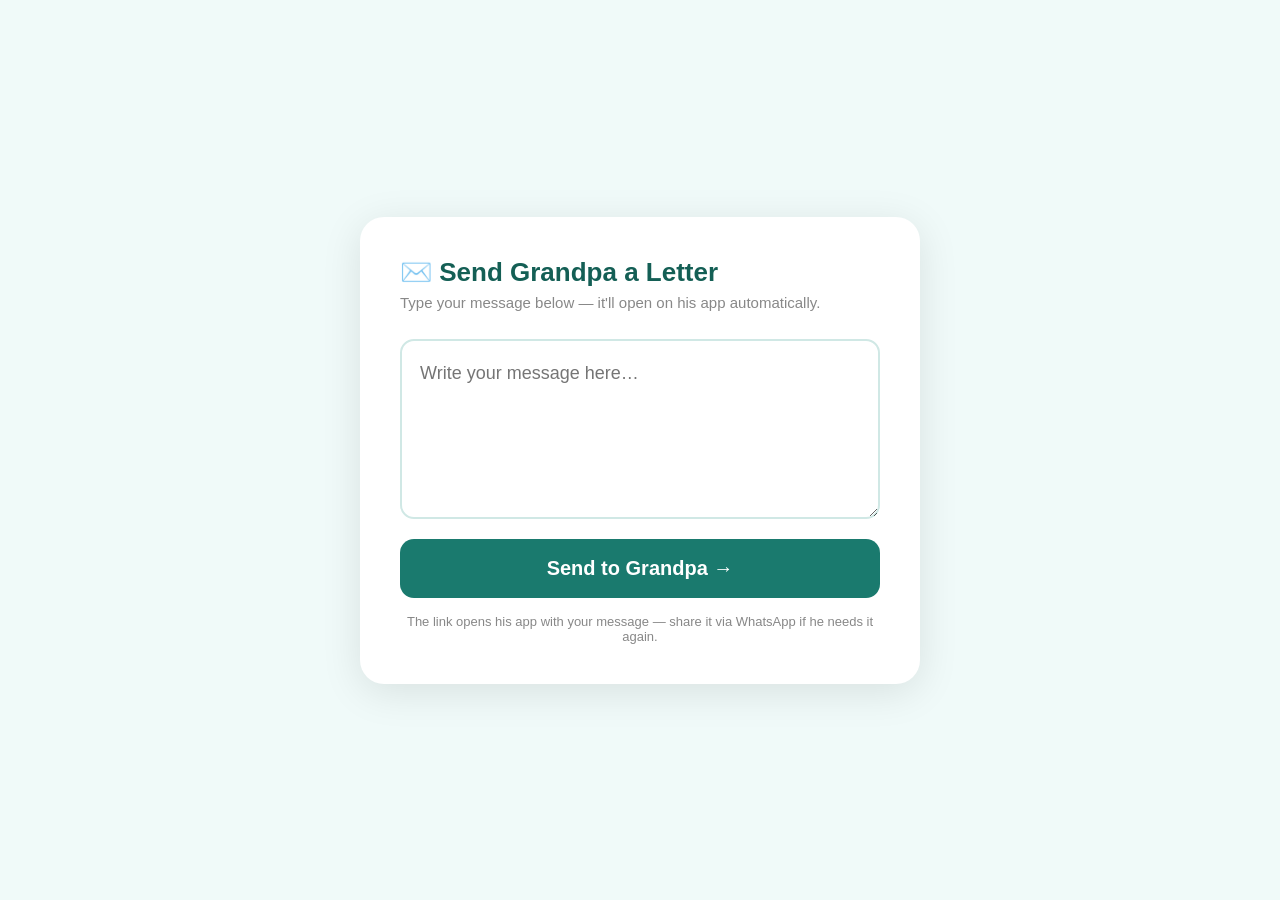
==== compose.html @ 6db35a99 "Add compose.html — Mustafa's letter composer for grandpa Co-Authored-By: Claude Sonnet 4.6 <noreply@" ====
<!DOCTYPE html>
<html lang="en">
<head>
  <meta charset="UTF-8" />
  <meta name="viewport" content="width=device-width, initial-scale=1.0" />
  <title>Send Grandpa a Letter</title>
  <style>
    *, *::before, *::after { box-sizing: border-box; margin: 0; padding: 0; }

    body {
      font-family: -apple-system, 'Segoe UI', sans-serif;
      background: #f0faf9;
      min-height: 100dvh;
      display: flex;
      align-items: center;
      justify-content: center;
      padding: 24px;
    }

    .card {
      background: #fff;
      border-radius: 24px;
      padding: 40px;
      max-width: 560px;
      width: 100%;
      box-shadow: 0 8px 40px rgba(0,0,0,0.1);
    }

    h1 {
      font-size: 26px;
      color: #145f55;
      margin-bottom: 6px;
    }

    .subtitle {
      font-size: 15px;
      color: #888;
      margin-bottom: 28px;
    }

    textarea {
      width: 100%;
      min-height: 180px;
      padding: 18px;
      font-size: 18px;
      font-family: inherit;
      border: 2px solid #d0e8e5;
      border-radius: 14px;
      resize: vertical;
      outline: none;
      color: #1c1c1e;
      line-height: 1.6;
      margin-bottom: 16px;
    }
    textarea:focus { border-color: #1a7a6e; }

    .btn-send {
      width: 100%;
      padding: 18px;
      background: #1a7a6e;
      color: #fff;
      border: none;
      border-radius: 14px;
      font-size: 20px;
      font-weight: 700;
      cursor: pointer;
      transition: background 0.2s, transform 0.1s;
    }
    .btn-send:hover  { background: #145f55; }
    .btn-send:active { transform: scale(0.98); }

    .result {
      display: none;
      margin-top: 20px;
      background: #e6f4f2;
      border: 2px solid #1a7a6e;
      border-radius: 14px;
      padding: 18px;
    }

    .result-label {
      font-size: 14px;
      font-weight: 700;
      color: #145f55;
      margin-bottom: 8px;
      text-transform: uppercase;
      letter-spacing: 0.05em;
    }

    .result-url {
      font-size: 13px;
      color: #444;
      word-break: break-all;
      background: #fff;
      border-radius: 8px;
      padding: 10px 12px;
      margin-bottom: 12px;
      border: 1px solid #c0ddd9;
    }

    .result-actions {
      display: flex;
      gap: 10px;
    }

    .btn-copy, .btn-open {
      flex: 1;
      padding: 12px;
      border: none;
      border-radius: 10px;
      font-size: 15px;
      font-weight: 700;
      cursor: pointer;
      transition: background 0.2s;
    }

    .btn-copy { background: #d0e8e5; color: #145f55; }
    .btn-copy:hover { background: #b8dbd7; }
    .btn-copy.copied { background: #1a7a6e; color: #fff; }

    .btn-open { background: #1a7a6e; color: #fff; }
    .btn-open:hover { background: #145f55; }

    .note {
      margin-top: 16px;
      font-size: 13px;
      color: #888;
      text-align: center;
    }
  </style>
</head>
<body>

  <div class="card">
    <h1>✉️ Send Grandpa a Letter</h1>
    <p class="subtitle">Type your message below — it'll open on his app automatically.</p>

    <textarea id="msg" placeholder="Write your message here…"></textarea>

    <button class="btn-send" onclick="sendLetter()">Send to Grandpa →</button>

    <div class="result" id="result">
      <div class="result-label">✅ Letter link ready — opening now</div>
      <div class="result-url" id="result-url"></div>
      <div class="result-actions">
        <button class="btn-copy" id="btn-copy" onclick="copyLink()">Copy Link</button>
        <button class="btn-open" onclick="openLink()">Open Again</button>
      </div>
    </div>

    <p class="note">The link opens his app with your message — share it via WhatsApp if he needs it again.</p>
  </div>

  <script>
    const BASE_URL = 'https://mammer55.github.io/sidu-voice/';
    let currentUrl = '';

    function sendLetter() {
      const msg = document.getElementById('msg').value.trim();
      if (!msg) { document.getElementById('msg').focus(); return; }

      currentUrl = BASE_URL + '?letter=' + encodeURIComponent(msg);

      document.getElementById('result-url').textContent = currentUrl;
      document.getElementById('result').style.display = 'block';

      // Open it immediately
      window.open(currentUrl, '_blank');
    }

    function copyLink() {
      navigator.clipboard.writeText(currentUrl).then(() => {
        const btn = document.getElementById('btn-copy');
        btn.textContent = 'Copied!';
        btn.classList.add('copied');
        setTimeout(() => {
          btn.textContent = 'Copy Link';
          btn.classList.remove('copied');
        }, 2000);
      });
    }

    function openLink() {
      window.open(currentUrl, '_blank');
    }

    // Submit on Cmd+Enter
    document.getElementById('msg').addEventListener('keydown', (e) => {
      if (e.key === 'Enter' && (e.metaKey || e.ctrlKey)) sendLetter();
    });
  </script>

</body>
</html>
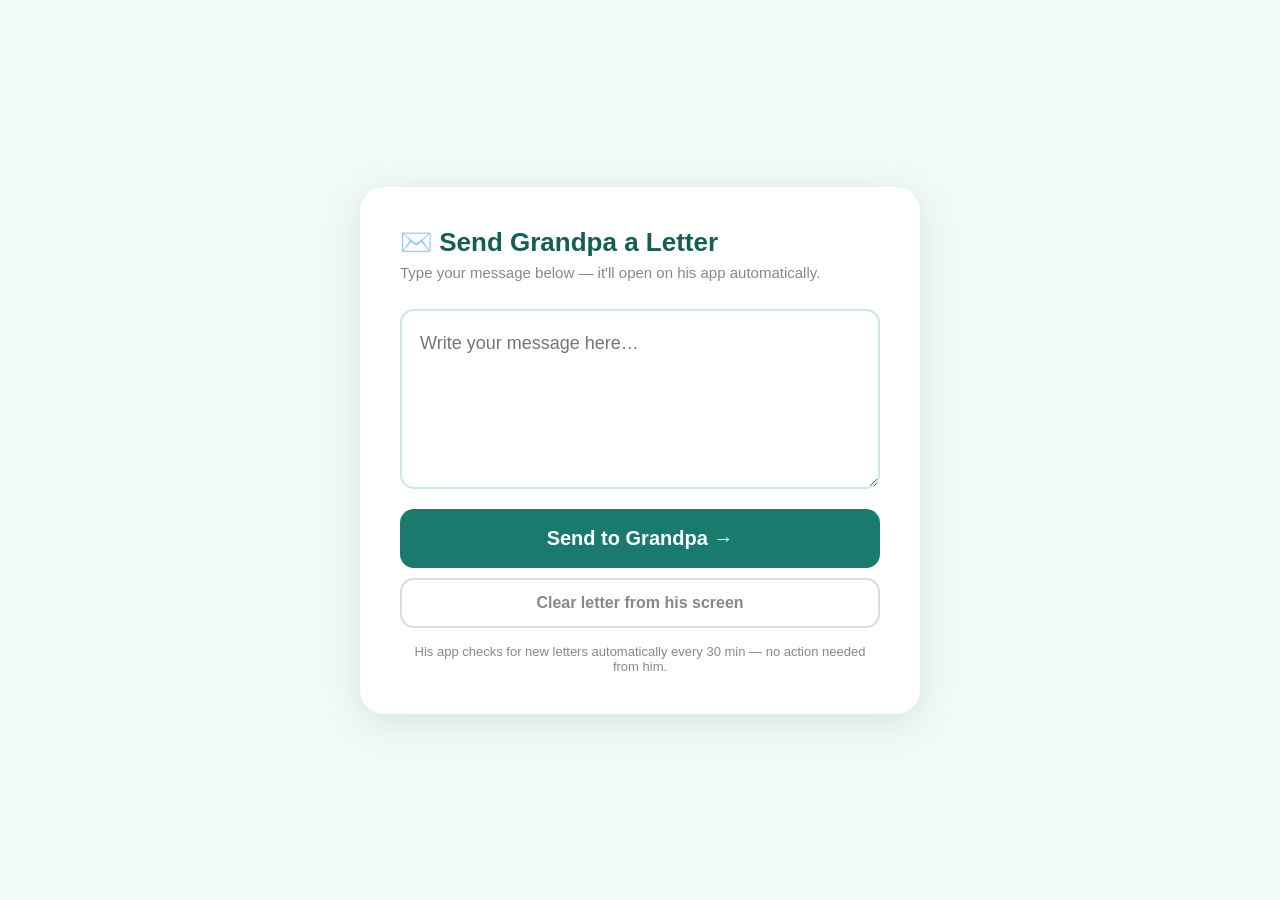
==== commit 6d972c18: "Letter system: server-side polling via Apps Script, debug mode, clear button - Letters stored in App" ====
--- a/compose.html
+++ b/compose.html
@@ -121,6 +121,21 @@
     .btn-open { background: #1a7a6e; color: #fff; }
     .btn-open:hover { background: #145f55; }
 
+    .btn-clear {
+      width: 100%;
+      padding: 14px;
+      margin-top: 10px;
+      background: none;
+      color: #888;
+      border: 2px solid #ddd;
+      border-radius: 14px;
+      font-size: 16px;
+      font-weight: 600;
+      cursor: pointer;
+      transition: border-color 0.2s, color 0.2s;
+    }
+    .btn-clear:hover { border-color: #c0392b; color: #c0392b; }
+
     .note {
       margin-top: 16px;
       font-size: 13px;
@@ -137,51 +152,60 @@
 
     <textarea id="msg" placeholder="Write your message here…"></textarea>
 
-    <button class="btn-send" onclick="sendLetter()">Send to Grandpa →</button>
+    <button class="btn-send" id="btn-send" onclick="sendLetter()">Send to Grandpa →</button>
+    <button class="btn-clear" id="btn-clear" onclick="clearLetter()">Clear letter from his screen</button>
 
     <div class="result" id="result">
-      <div class="result-label">✅ Letter link ready — opening now</div>
-      <div class="result-url" id="result-url"></div>
-      <div class="result-actions">
-        <button class="btn-copy" id="btn-copy" onclick="copyLink()">Copy Link</button>
-        <button class="btn-open" onclick="openLink()">Open Again</button>
-      </div>
+      <div class="result-label" id="result-label"></div>
     </div>
 
-    <p class="note">The link opens his app with your message — share it via WhatsApp if he needs it again.</p>
+    <p class="note">His app checks for new letters automatically every 30 min — no action needed from him.</p>
   </div>
 
   <script>
-    const BASE_URL = 'https://mammer55.github.io/sidu-voice/';
-    let currentUrl = '';
-
-    function sendLetter() {
-      const msg = document.getElementById('msg').value.trim();
+    const APPS_SCRIPT_URL = 'https://script.google.com/macros/s/AKfycbynRnOepcTh1LnJATtqS1Jb-3gSitCUXBNrVrtwUoCrh03KXxIf36MULAI0lOAhjvKa/exec';
+
+    async function sendLetter() {
+      const msg  = document.getElementById('msg').value.trim();
       if (!msg) { document.getElementById('msg').focus(); return; }
 
-      currentUrl = BASE_URL + '?letter=' + encodeURIComponent(msg);
-
-      document.getElementById('result-url').textContent = currentUrl;
-      document.getElementById('result').style.display = 'block';
-
-      // Open it immediately
-      window.open(currentUrl, '_blank');
-    }
-
-    function copyLink() {
-      navigator.clipboard.writeText(currentUrl).then(() => {
-        const btn = document.getElementById('btn-copy');
-        btn.textContent = 'Copied!';
-        btn.classList.add('copied');
-        setTimeout(() => {
-          btn.textContent = 'Copy Link';
-          btn.classList.remove('copied');
-        }, 2000);
+      const btn = document.getElementById('btn-send');
+      btn.textContent = 'Sending…';
+      btn.disabled = true;
+
+      await fetch(APPS_SCRIPT_URL, {
+        method: 'POST',
+        mode:   'no-cors',
+        body:   JSON.stringify({ type: 'set_letter', text: msg }),
       });
-    }
-
-    function openLink() {
-      window.open(currentUrl, '_blank');
+
+      btn.textContent = 'Send to Grandpa →';
+      btn.disabled = false;
+      showResult('✅ Letter sent! His app will show it within 30 minutes (or 5 sec if ?debug is on).');
+      document.getElementById('msg').value = '';
+    }
+
+    async function clearLetter() {
+      const btn = document.getElementById('btn-clear');
+      btn.textContent = 'Clearing…';
+      btn.disabled = true;
+
+      await fetch(APPS_SCRIPT_URL, {
+        method: 'POST',
+        mode:   'no-cors',
+        body:   JSON.stringify({ type: 'set_letter', text: '' }),
+      });
+
+      btn.textContent = 'Clear letter from his screen';
+      btn.disabled = false;
+      showResult('🗑️ Letter cleared. It will disappear from his screen on the next poll.');
+    }
+
+    function showResult(msg) {
+      const el = document.getElementById('result');
+      document.getElementById('result-label').textContent = msg;
+      el.style.display = 'block';
+      setTimeout(() => { el.style.display = 'none'; }, 5000);
     }
 
     // Submit on Cmd+Enter
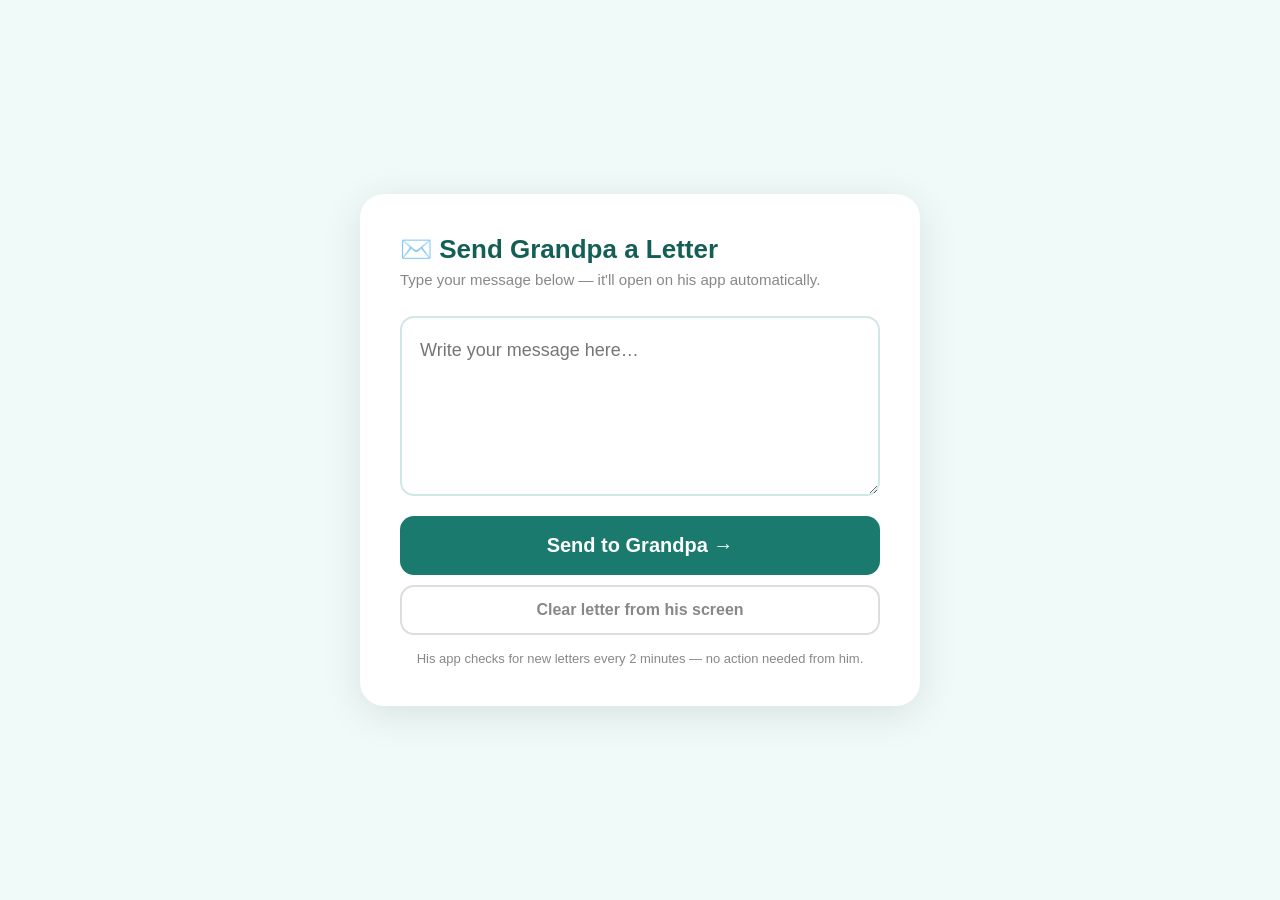
==== commit aa75433b: "Clean up polling, improve transcription error handling - Remove ?debug mode; poll every 2 minutes al" ====
--- a/compose.html
+++ b/compose.html
@@ -79,47 +79,10 @@
     }
 
     .result-label {
-      font-size: 14px;
-      font-weight: 700;
+      font-size: 15px;
+      font-weight: 600;
       color: #145f55;
-      margin-bottom: 8px;
-      text-transform: uppercase;
-      letter-spacing: 0.05em;
     }
-
-    .result-url {
-      font-size: 13px;
-      color: #444;
-      word-break: break-all;
-      background: #fff;
-      border-radius: 8px;
-      padding: 10px 12px;
-      margin-bottom: 12px;
-      border: 1px solid #c0ddd9;
-    }
-
-    .result-actions {
-      display: flex;
-      gap: 10px;
-    }
-
-    .btn-copy, .btn-open {
-      flex: 1;
-      padding: 12px;
-      border: none;
-      border-radius: 10px;
-      font-size: 15px;
-      font-weight: 700;
-      cursor: pointer;
-      transition: background 0.2s;
-    }
-
-    .btn-copy { background: #d0e8e5; color: #145f55; }
-    .btn-copy:hover { background: #b8dbd7; }
-    .btn-copy.copied { background: #1a7a6e; color: #fff; }
-
-    .btn-open { background: #1a7a6e; color: #fff; }
-    .btn-open:hover { background: #145f55; }
 
     .btn-clear {
       width: 100%;
@@ -159,7 +122,7 @@
       <div class="result-label" id="result-label"></div>
     </div>
 
-    <p class="note">His app checks for new letters automatically every 30 min — no action needed from him.</p>
+    <p class="note">His app checks for new letters every 2 minutes — no action needed from him.</p>
   </div>
 
   <script>
@@ -181,7 +144,7 @@
 
       btn.textContent = 'Send to Grandpa →';
       btn.disabled = false;
-      showResult('✅ Letter sent! His app will show it within 30 minutes (or 5 sec if ?debug is on).');
+      showResult('✅ Letter sent! His app will show it within 2 minutes.');
       document.getElementById('msg').value = '';
     }
 
